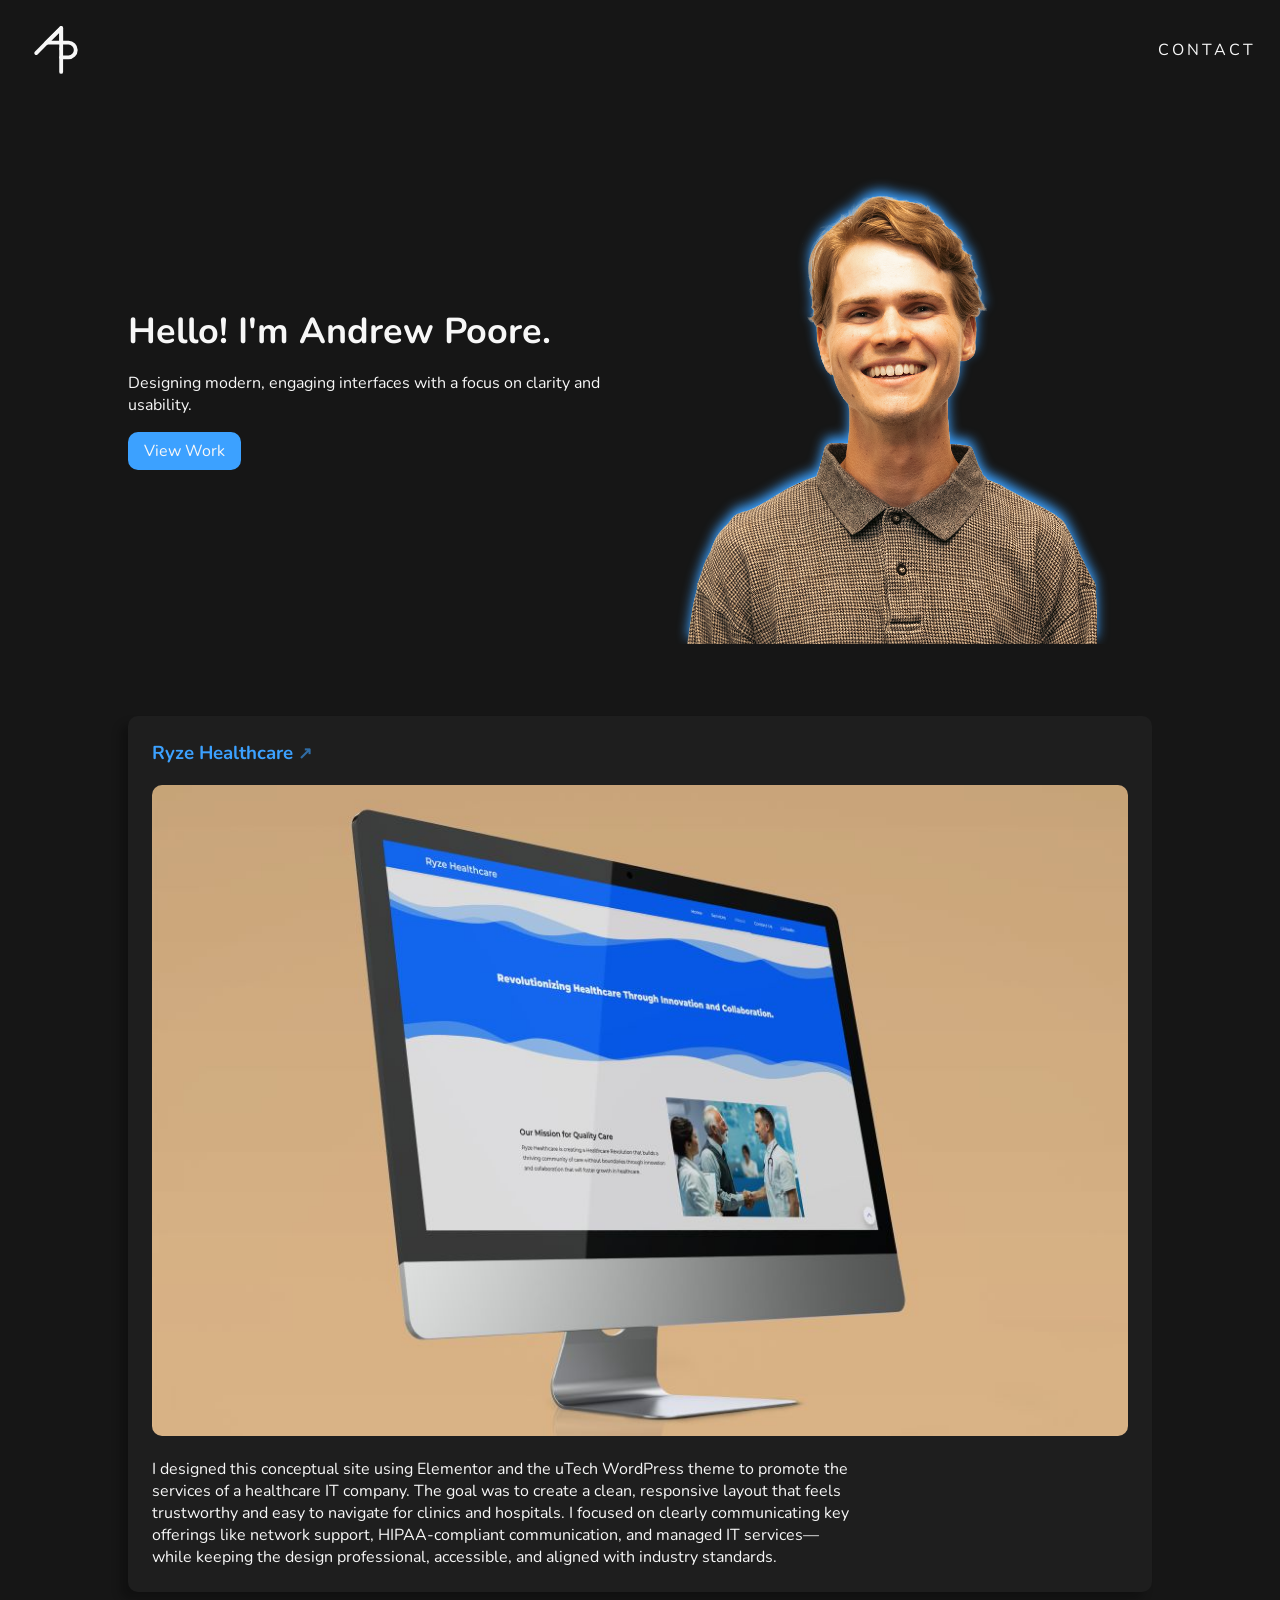
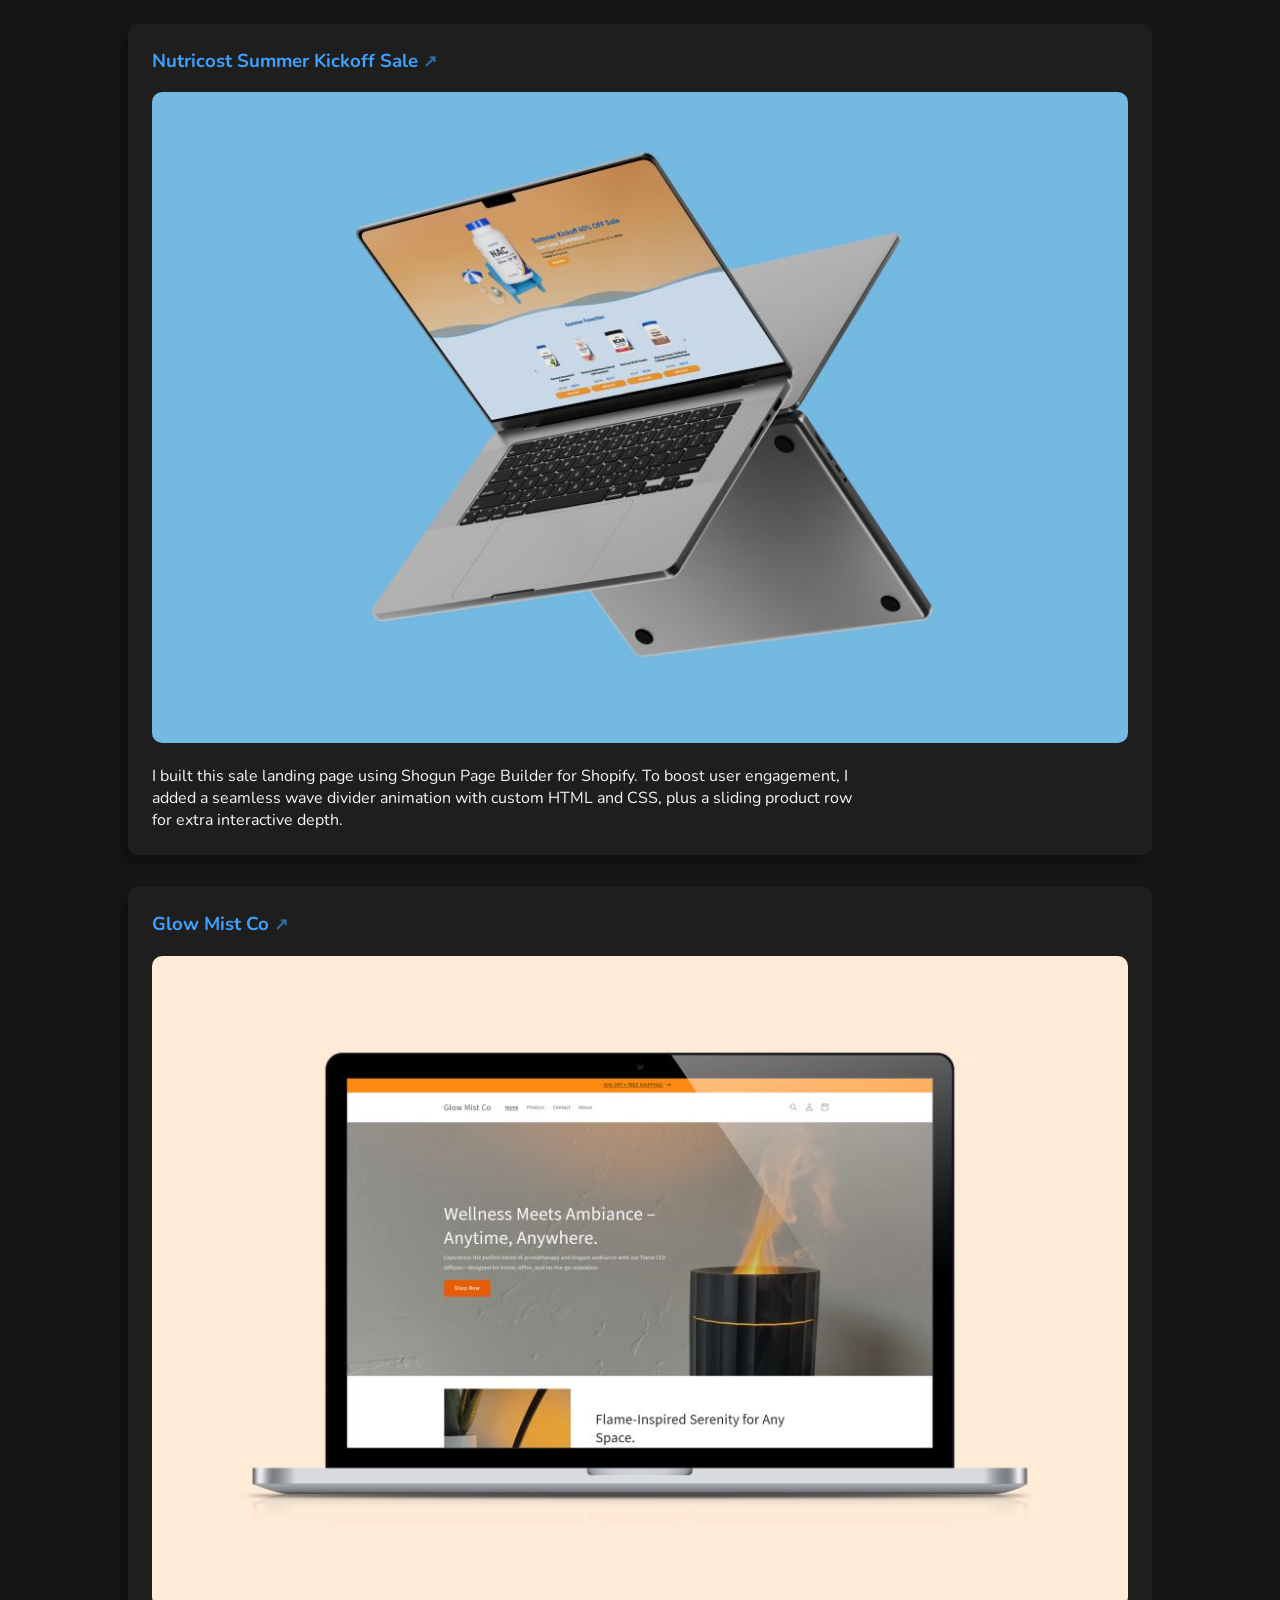
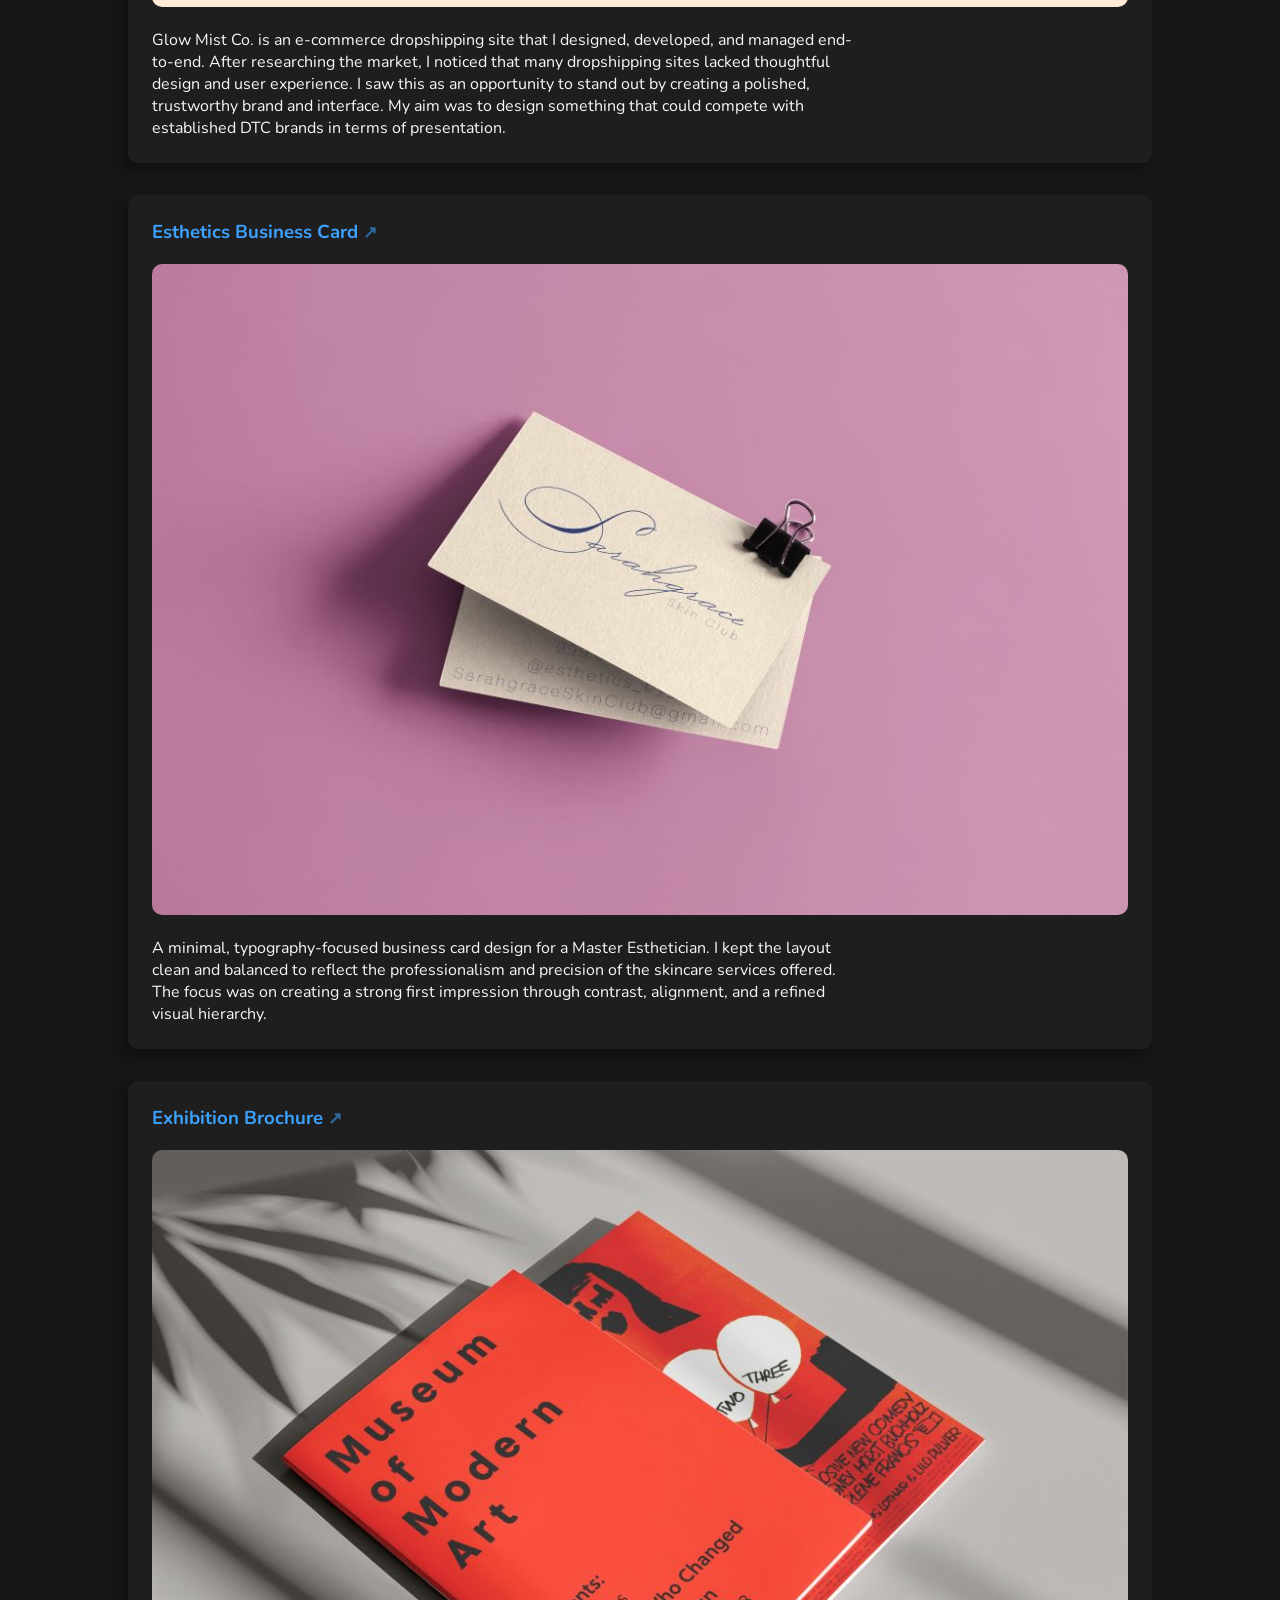
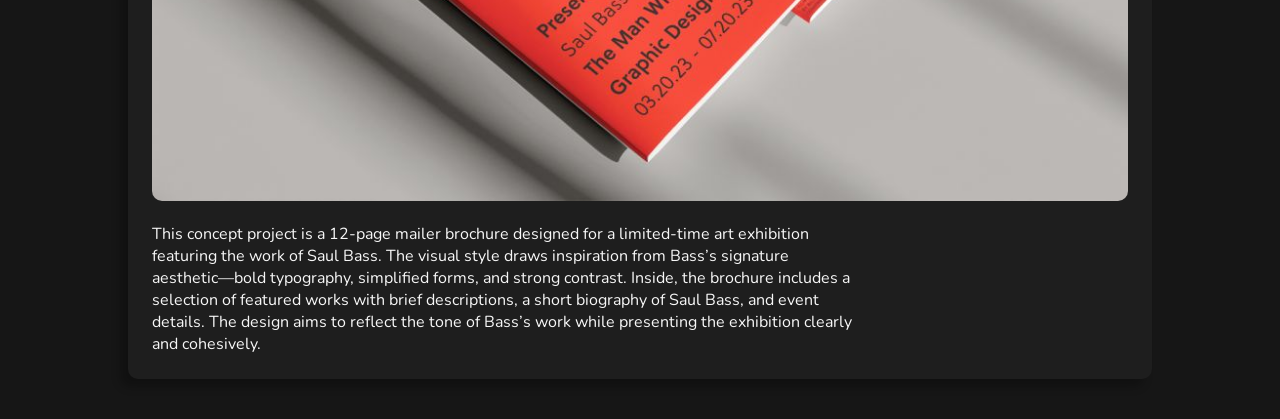
==== index.html @ c707ab05 "Initial Commit" ====
<!DOCTYPE html>
<html lang="en">

<head>
    <meta charset="UTF-8">
    <meta name="viewport" content="width=device-width, initial-scale=1.0">
    <meta property="og:image" content="assets/og-img.png">
    <title>Home | Andrew Poore</title>
    <link rel="stylesheet" href="style.css">
    <link rel="icon" type="image/x-icon" href="assets/ap-monogram.ico">
</head>

<body>

    <header>
        <nav>
            <a id="monogram" href="index.html">
                <svg xmlns="http://www.w3.org/2000/svg" xmlns:xlink="http://www.w3.org/1999/xlink" version="1.1"
                    id="Layer_1" x="0px" y="0px" viewBox="0 0 1000 1000" style="enable-background:new 0 0 1000 1000;"
                    xml:space="preserve">
                    <path class="st0"
                        d="M414.8,518.9c0,75.5-61.2,136.7-136.7,136.7c-75.5,0-136.7-61.2-136.7-136.7c0-75.5,61.2-136.7,136.7-136.7  C353.6,382.2,414.8,443.4,414.8,518.9z" />
                    <path class="st0"
                        d="M141.4,792.3c0-75.5,61.2-136.7,136.7-136.7c75.5,0,136.7,61.2,136.7,136.7c0,75.5-61.2,136.7-136.7,136.7  C202.6,929,141.4,867.8,141.4,792.3z" />
                    <path class="st2"
                        d="M580.7,385.9h114.1h0c63,0,114.1,51.1,114.1,114.1v0c0,63-51.1,114.1-114.1,114.1h0H580.7V480.4" />
                    <line class="st2" x1="580.7" y1="842.4" x2="580.7" y2="614.1" />
                    <polygon class="st2" points="580.7,157.6 580.7,385.9 352.4,385.9 " />
                    <line class="st2" x1="352.4" y1="385.9" x2="580.7" y2="157.6" />
                    <line class="st2" x1="191" y1="547.3" x2="352.4" y2="385.9" />
                    <line class="st2" x1="580.7" y1="480.4" x2="580.7" y2="157.6" />
                </svg>
            </a>
            <div class="menu-links">
                <a class="menu-item" href="contact.html">CONTACT</a>
            </div>
        </nav>
    </header>

    <div class="hero-ctn">
        <div class="hero">
            <div class="hero-text">
                <h1>Hello! I'm Andrew Poore.</h1>
                <p>Designing modern, engaging interfaces with a focus on clarity and usability.</p>
                <a id="cta" href="#work">View Work</a>
            </div>
            <img id="hero-img" src="assets/portrait.png">
        </div>
    </div>

    <main class="gallery" id="work">

        <div class="card">
            <a href="https://www.behance.net/gallery/226958779/Modern-Web-Design-for-a-Healthcare-IT-Brand"
                target="_blank">
                <div>
                    <h3 class="card-title">Ryze Healthcare<span class="external-link-icon"> ↗</span>
                    </h3>
                    <img src="assets/rhc-mockup.jpg" alt="Ryze Healthcare Mockup"></img>
                </div>
            </a>
            <p>I designed this conceptual site using Elementor and the uTech WordPress theme to promote the services of
                a healthcare IT company. The goal was to create a clean, responsive layout that feels trustworthy and
                easy to navigate for clinics and hospitals. I focused on clearly communicating key offerings like
                network support, HIPAA-compliant communication, and managed IT services—while keeping the design
                professional, accessible, and aligned with industry standards.
            </p>
        </div>

        <div class="card">
            <a href="https://www.behance.net/gallery/228680949/High-Converting-Shopify-Landing-Page-Nutricost"
                target="_blank">
                <div>
                    <h3 class="card-title">Nutricost Summer Kickoff Sale<span class="external-link-icon"> ↗</span>
                    </h3>
                    <img src="assets/ntc-mockup.jpg" alt="Nutricost Summer Sale Mockup"></img>
                </div>
            </a>
            <p>I built this sale landing page using Shogun Page Builder for Shopify. To boost user engagement, I added a
                seamless wave divider animation with custom HTML and CSS, plus a sliding product row for extra
                interactive depth.</p>
        </div>

        <div class="card">
            <a href="https://www.behance.net/gallery/223082425/Wellness-E-Commerce-Website-UXUI-Brand-Design"
                target="_blank">
                <div>
                    <h3 class="card-title">Glow Mist Co<span class="external-link-icon"> ↗</span>
                    </h3>
                    <img src="assets/gmc-mockup.jpg" alt="Glow Mist Co Home Page Mockup"></img>
                </div>
            </a>
            <p>Glow Mist Co. is an e-commerce dropshipping site that I designed, developed, and managed end-to-end.
                After researching the market, I noticed that many dropshipping sites lacked thoughtful design and user
                experience. I saw this as an opportunity to stand out by creating a polished, trustworthy brand and
                interface. My aim was to design something that could compete with established DTC brands in terms of
                presentation.</p>
        </div>

        <div class="card">
            <a href="https://www.behance.net/gallery/192209465/Business-Card-Typography-Design" target="_blank">
                <div>
                    <h3 class="card-title">Esthetics Business Card<span class="external-link-icon"> ↗</span>
                    </h3>
                    <img src="assets/sgsc-mockup.jpg" alt="Esthetics Business Card Mockup"></video>
                </div>
            </a>
            <p>A minimal, typography-focused business card design for a Master Esthetician. I kept the layout clean and
                balanced to reflect the professionalism and precision of the skincare services offered. The focus was on
                creating a strong first impression through contrast, alignment, and a refined visual hierarchy.</p>
        </div>

        <div class="card">
            <a href="https://www.behance.net/gallery/169099021/Exhibition-Brochure-Design" target="_blank">
                <div>
                    <h3 class="card-title">Exhibition Brochure<span class="external-link-icon"> ↗</span>
                    </h3>
                    <img src="assets/art-exhibition-mockup.jpg" alt="Exhibition Brochure Mockup"></img>
                </div>
            </a>
            <p>This concept project is a 12-page mailer brochure designed for a limited-time art exhibition featuring
                the work of Saul Bass. The visual style draws inspiration from Bass’s signature aesthetic—bold
                typography, simplified forms, and strong contrast. Inside, the brochure includes a selection of featured
                works with brief descriptions, a short biography of Saul Bass, and event details. The design aims to
                reflect the tone of Bass’s work while presenting the exhibition clearly and cohesively.</p>
        </div>

    </main>

    <script>
        const cards = document.querySelectorAll('.card');

        const observer = new IntersectionObserver((entries) => {
            entries.forEach(entry => {
                if (entry.isIntersecting) {
                    entry.target.classList.add('in-view');
                    observer.unobserve(entry.target);
                }
            });
        }, {
            threshold: 0.75
        });

        cards.forEach(card => observer.observe(card));
    </script>
</body>

</html>
---- style.css ----
/* ! Base Styles */
@import url('https://fonts.googleapis.com/css2?family=Encode+Sans+Semi+Expanded:wght@100;200;300;400;500;600;700;800;900&family=Nunito:ital,wght@0,200..1000;1,200..1000&display=swap');

html {
    margin: 0;
    color: #f7f7f7;
    background-color: rgb(22, 22, 22);
    font-family: "Nunito", sans-serif;
    scrollbar-color: rgb(60, 161, 255) rgb(22, 22, 22);
    scroll-behavior: smooth;
}

body {
    margin: 0;
}

header {
    position: sticky;
    top: 0px;
    z-index: 1;
    max-width: 1440px;
    height: 100px;
    display: flex;
    margin: auto;
}

nav {
    width: 100%;
    margin: 0 auto;
    display: flex;
    justify-content: space-between;
    grid-template-columns: repeat(3, 1fr);
    letter-spacing: 3px;
}

nav a:active {
    color: rgb(60, 161, 255);
}

nav>a {
    margin-left: 1.5em;
}

.menu-item {
    display: inline-block;
    text-decoration: none;
    color: #f7f7f7;
    transition: transform 0.2s ease, color 0.2s ease;
}

.menu-item:hover {
    transform: scale(1.1);
    color: rgb(60, 161, 255);
}

span {
    margin: auto auto auto 1.5em;
}

svg {
    width: 64px;
    display: block;
    height: auto;
    margin: 0 auto;
}

.menu-links {
    margin: auto 1.5em auto auto;
    padding: 0;
    text-align: right;
}

.menu-padding {
    padding-right: 1em;
}

.st0 {
    display: none;
    fill: none;
    stroke: #000000;
    stroke-width: 30;
    stroke-linecap: round;
    stroke-linejoin: round;
    stroke-miterlimit: 10;
}

.st1 {
    fill: none;
    stroke: #000000;
    stroke-width: 30;
    stroke-linecap: round;
    stroke-linejoin: round;
    stroke-miterlimit: 10;
}

.st2 {
    fill: none;
    stroke: #f7f7f7;
    stroke-width: 60;
    stroke-linecap: round;
    stroke-linejoin: round;
    stroke-miterlimit: 10;
    transition-duration: .25s;
}

.st3 {
    fill: #f7f7f7;
}

svg {
    transition-duration: .2s;
}

svg:hover {
    cursor: pointer;
    transform: scale(1.5);
    transition: transform .2s ease;
}

svg:hover .st2 {
    stroke: rgb(60, 161, 255);
    transition-duration: .2s;
}

.menu-item:hover {
    color: rgb(60, 161, 255);
    transition-duration: .2s;
}

#monogram {
    display: flex;
}

main {
    max-width: 1024px;
    margin: auto;
    display: flex;
    flex-direction: column;
    align-items: center;
}

.h1 {
    width: 100%;
}

/*! Index */
#cta-btn {
    background-color: rgb(60, 161, 255);
    color: rgb(22, 22, 22);
    text-decoration: none;
    padding: 1em 2em;
    border-style: none;
    border-radius: 30px;
    font-family: "Nunito", sans-serif;
    font-weight: bold;
}

#cta-btn:hover {
    cursor: pointer;
    scale: 1.1;
    transition-duration: .25s;
}

#cta-btn:active {
    scale: 1;
    transition-duration: .25s;
}

/* ! Work */
img {
    max-width: 100%;
}

.gallery {
    padding: 1.5em;
}

.gallery video {
    max-width: 100%;
    pointer-events: none;
}

.gallery a {
    color: #f7f7f7;
}

.gallery a:first-child {
    margin-top: 0;
}

.gallery a:last-child {
    margin-bottom: 0;
}

.gallery p {
    max-width: 700px;
    margin-bottom: 0;
}

.gallery h3 {
    margin-top: 0;
}

.card {
    background-color: rgb(30, 30, 30);
    margin: 1em 0;
    padding: 1.5em;
    border-radius: 10px;
    box-shadow: -8px 8px 8px rgba(0, 0, 0, 0.25);
}

.card img {
    border-radius: 10px;
}

.card a:active {
    color: rgb(60, 161, 255);
}

.card a {
    text-decoration: none;
}

.card-title {
    color: #3ca1ff;
    transform-origin: left center;
    transition-duration: .2s;
}

.card-title:hover,
.card-title:active {
    text-decoration: underline;
    color: rgba(60, 161, 255, .6);
    transition-duration: .2s;
    scale: 1.1;
}

/* ! About */
.about-main {
    margin: 2em;
}

.about-ctn {
    max-width: 650px;
    margin: 0 2em;
}

.about {
    font-size: 1.3em;
    display: flex;
    justify-self: center;
}

@keyframes fadeIn {
    to {
        opacity: 1;
    }
}

/* ! Contact Page */
.heading {
    font-size: 2rem;
    color: #f7f7f7;
    max-width: 600px;
    margin: 2rem auto;
    white-space: normal;
    overflow-wrap: break-word;
    text-align: left;
    line-height: 1.3;
    position: relative;
    margin: 0;
}

#typed-content,
#cursor {
    font-size: 2rem;
    vertical-align: bottom;
    margin: 0;
}

#cursor {
    animation: blink-caret 1s step-start infinite;
    user-select: none;
    color: rgb(60, 161, 255);
}

@keyframes blink-caret {

    0%,
    50% {
        opacity: 1;
    }

    51%,
    100% {
        opacity: 0;
    }
}

form {
    max-width: 500px;
    margin: 1em auto;
    background-color: rgb(30, 30, 30);
    padding: 1.5em;
    border-radius: 10px;
    box-shadow: -8px 8px 8px rgba(0, 0, 0, 0.25);
    animation: hoverLanding 0.9s ease-out forwards;
    transform-origin: center center;
}

.form-ctn {
    margin: 0 1em;
}

form,
#contact-btn {
    font-size: 18px;
}

form,
.input {
    display: flex;
    flex-direction: column;
}

form input,
textarea {
    background-color: #f7f7f7;
    border-style: none;
    color: rgb(22, 22, 22);
    font-family: "Nunito", sans-serif;
    font-size: 20px;
    border-radius: 3px;
    padding: .5em;
}

form input,
textarea {
    outline-color: #3ca1ff;
}

textarea {
    resize: vertical;
}

.input,
#contact-btn {
    margin-top: 1em;
}

#contact-btn {
    align-self: flex-start;
    text-align: left;
    padding: .5em 1em;
    border-radius: 3px;
    border-style: none;
    color: #f7f7f7;
    background-color: rgb(60, 161, 255);
    transition-duration: .3s;
}

#contact-btn:hover {
    cursor: pointer;
    scale: 1.1;
    transition-duration: .3s;
}

.thanks {
    max-width: 1000px;
    padding: 1em;
}

@keyframes hoverLanding {
    0% {
        transform: translateY(40px) scale(1.15);
        opacity: 0;
        filter: blur(2px);
        box-shadow: -12px 12px 20px rgba(0, 0, 0, 0.45);
    }

    60% {
        transform: translateY(0px) scale(1);
        opacity: 1;
        filter: blur(0.5px);
        box-shadow: -10px 10px 14px rgba(0, 0, 0, 0.3);
    }

    100% {
        filter: blur(0);
        box-shadow: -8px 8px 8px rgba(0, 0, 0, 0.25);
    }
}

/* ! Hero Section */
.hero {
    max-width: 1024px;
    display: grid;
    grid-template-columns: 1fr 1fr;
    margin: 2em;
    width: 100%;
    overflow: hidden;
}

.hero-bg-animation {
    width: 100%;
    height: 100%;
    z-index: 0;
    pointer-events: none;
    object-fit: cover;
    opacity: .1;
    animation: fadeIn 2s ease-in-out forwards;
}

.hero-content {
    position: relative;
    z-index: 1;
    text-align: center;
    color: #f7f7f7;
    display: flex;
    flex-direction: column;
    justify-content: center;
    align-items: center;
    height: 100%;
    padding: 0 2rem;
    text-shadow: -10px 10px 15px rgba(0, 0, 0, .5);
}

/* ! Scroll Scaling */
.card {
    transform: scale(0.8);
    opacity: 0.7;
    transition: transform 0.4s ease, opacity 0.4s ease;
}

.card.in-view {
    transform: scale(1);
    opacity: 1;
}

.card:active {
    background-color: rgb(40, 40, 40);
    transition: background-color 0.2s ease;
}

.card-title span {
    margin: 0;
}

.external-link-icon {
    font-size: 0.9em;
    margin-left: 0.3em;
    opacity: 0.6;
}

.card a:hover .external-link-icon {
    opacity: 1;
}

/* ! Hero Changes */
.hero-ctn {
    display: flex;
    justify-content: space-around;
}

.hero-text {
    display: flex;
    flex-direction: column;
    justify-content: center;
    align-items: flex-start;
}

.hero-text h1 {
    font-size: 36px;
    margin: 0;
}

#cta {
    text-decoration: none;
    background-color: #3ca1ff;
    color: #f7f7f7;
    padding: .5em 1em;
    flex-grow: 0;
    border-radius: 10px;
    transform-origin: left center;
    transition-duration: .2s;
}

#cta:hover {
    transition-duration: .2s;
    scale: 1.1;
    background-color: rgba(60, 161, 255, .8);
}

#hero-img {
    width: 100%;
    height: auto;
    object-fit: contain;
    display: block;
    opacity: .1;
    animation: fadeIn 2s ease-in-out forwards;
    filter: drop-shadow(0px -6px 6px #3ca1ff);
}

/* !Mobile Media Query */
@media screen and (max-width: 650px) {
    .hero {
        display: flex;
        flex-direction: column-reverse;
    }
}
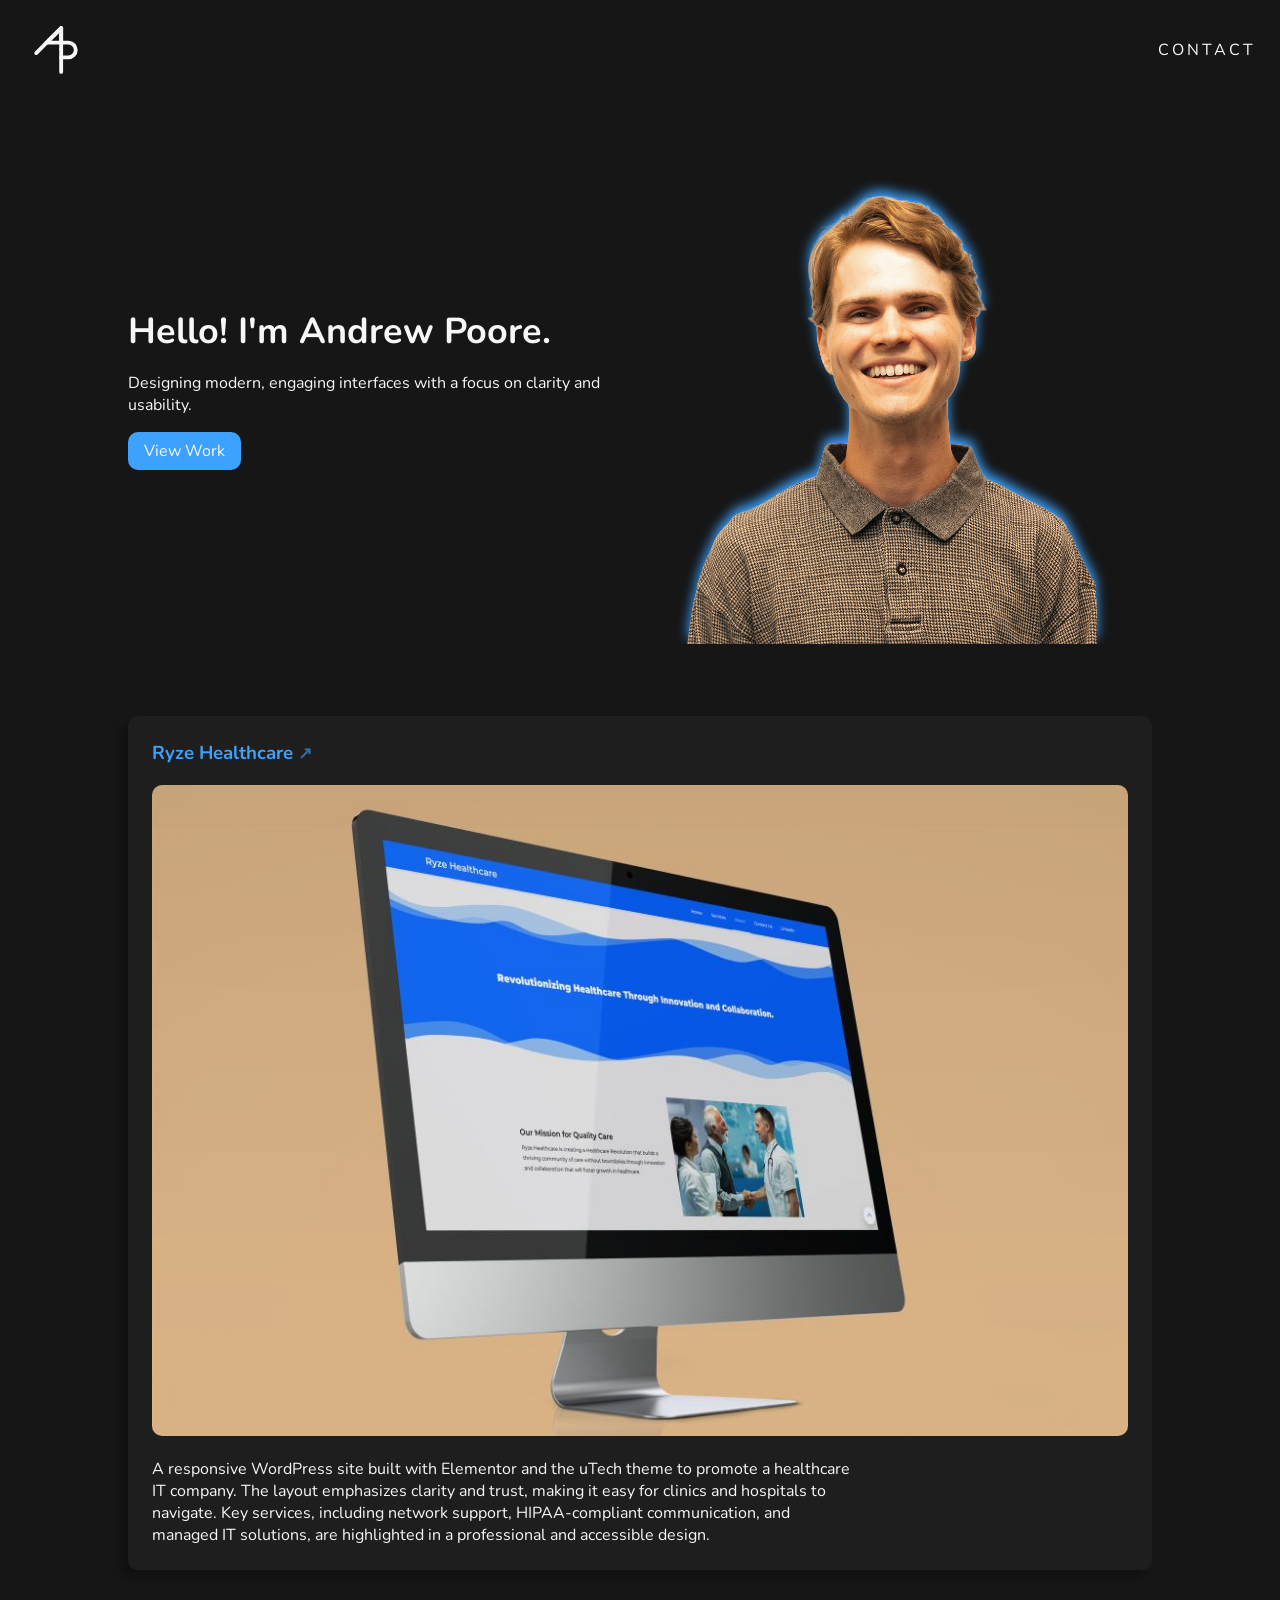
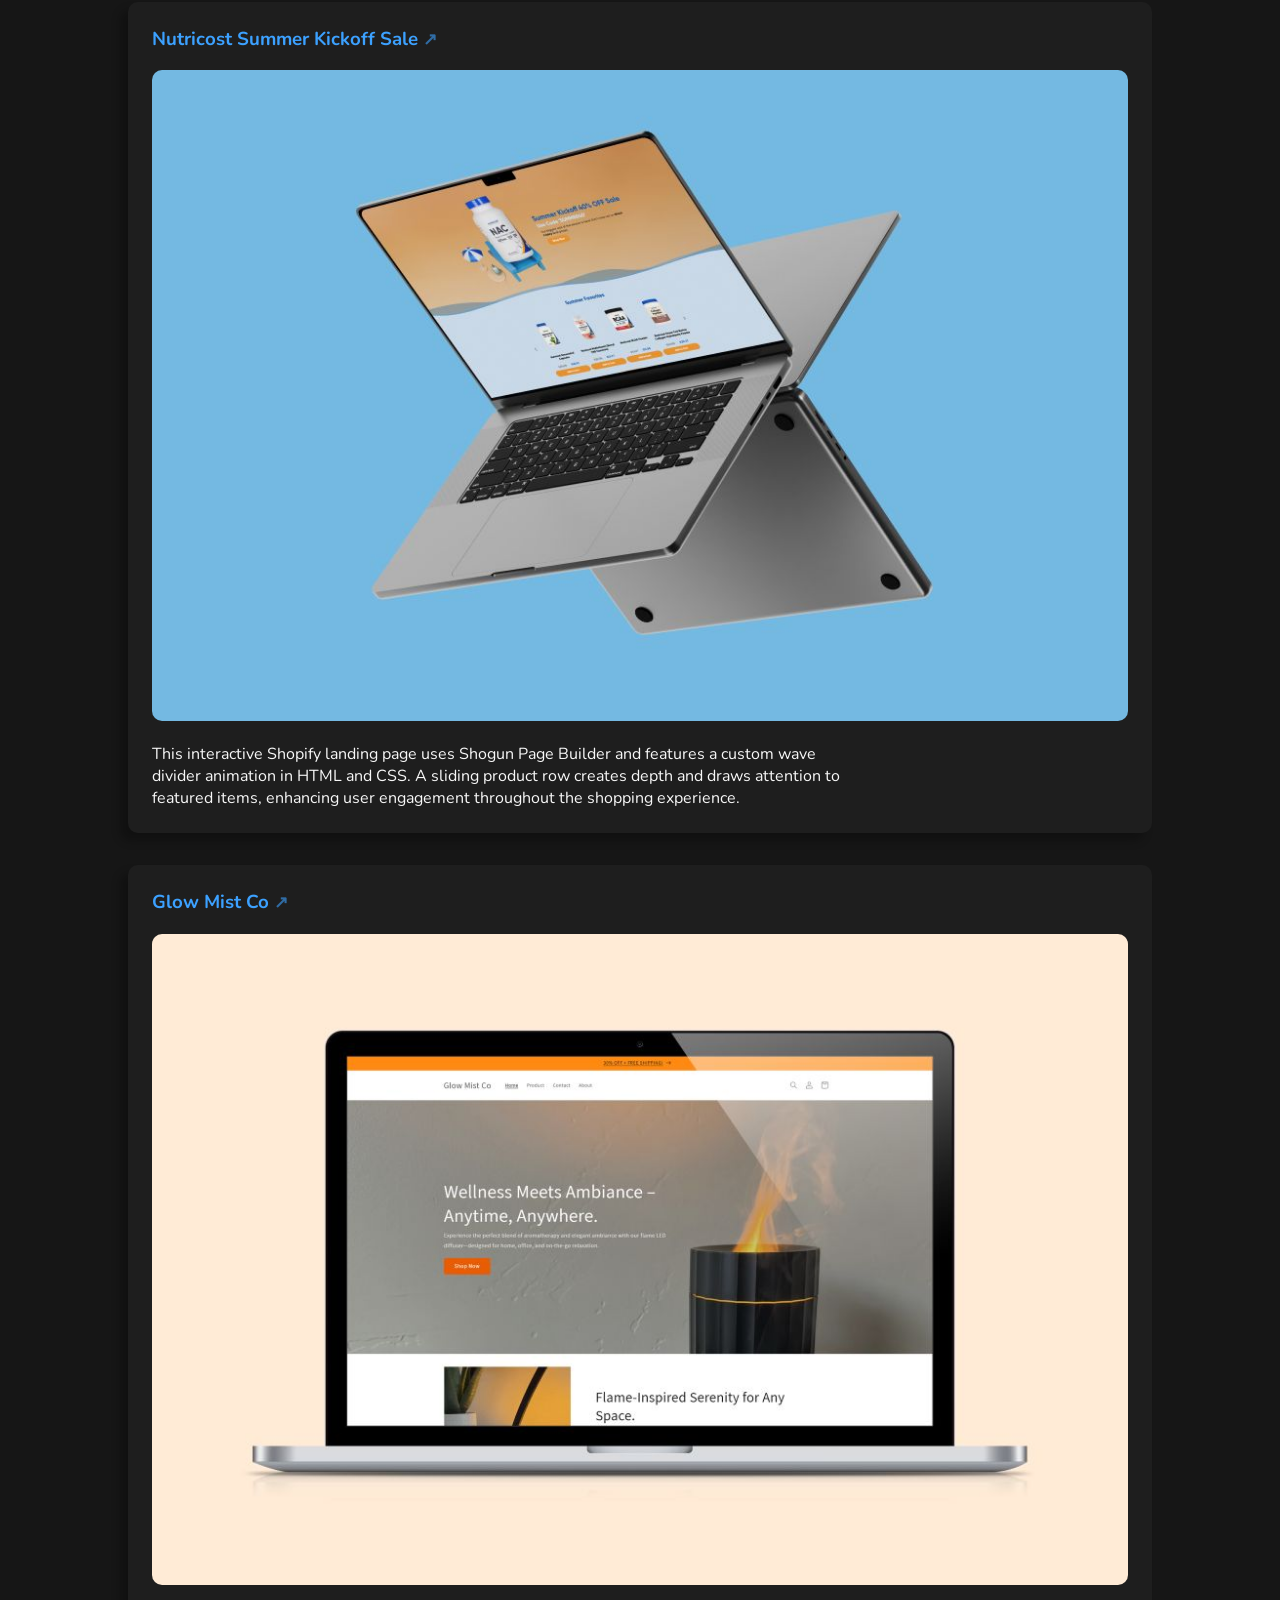
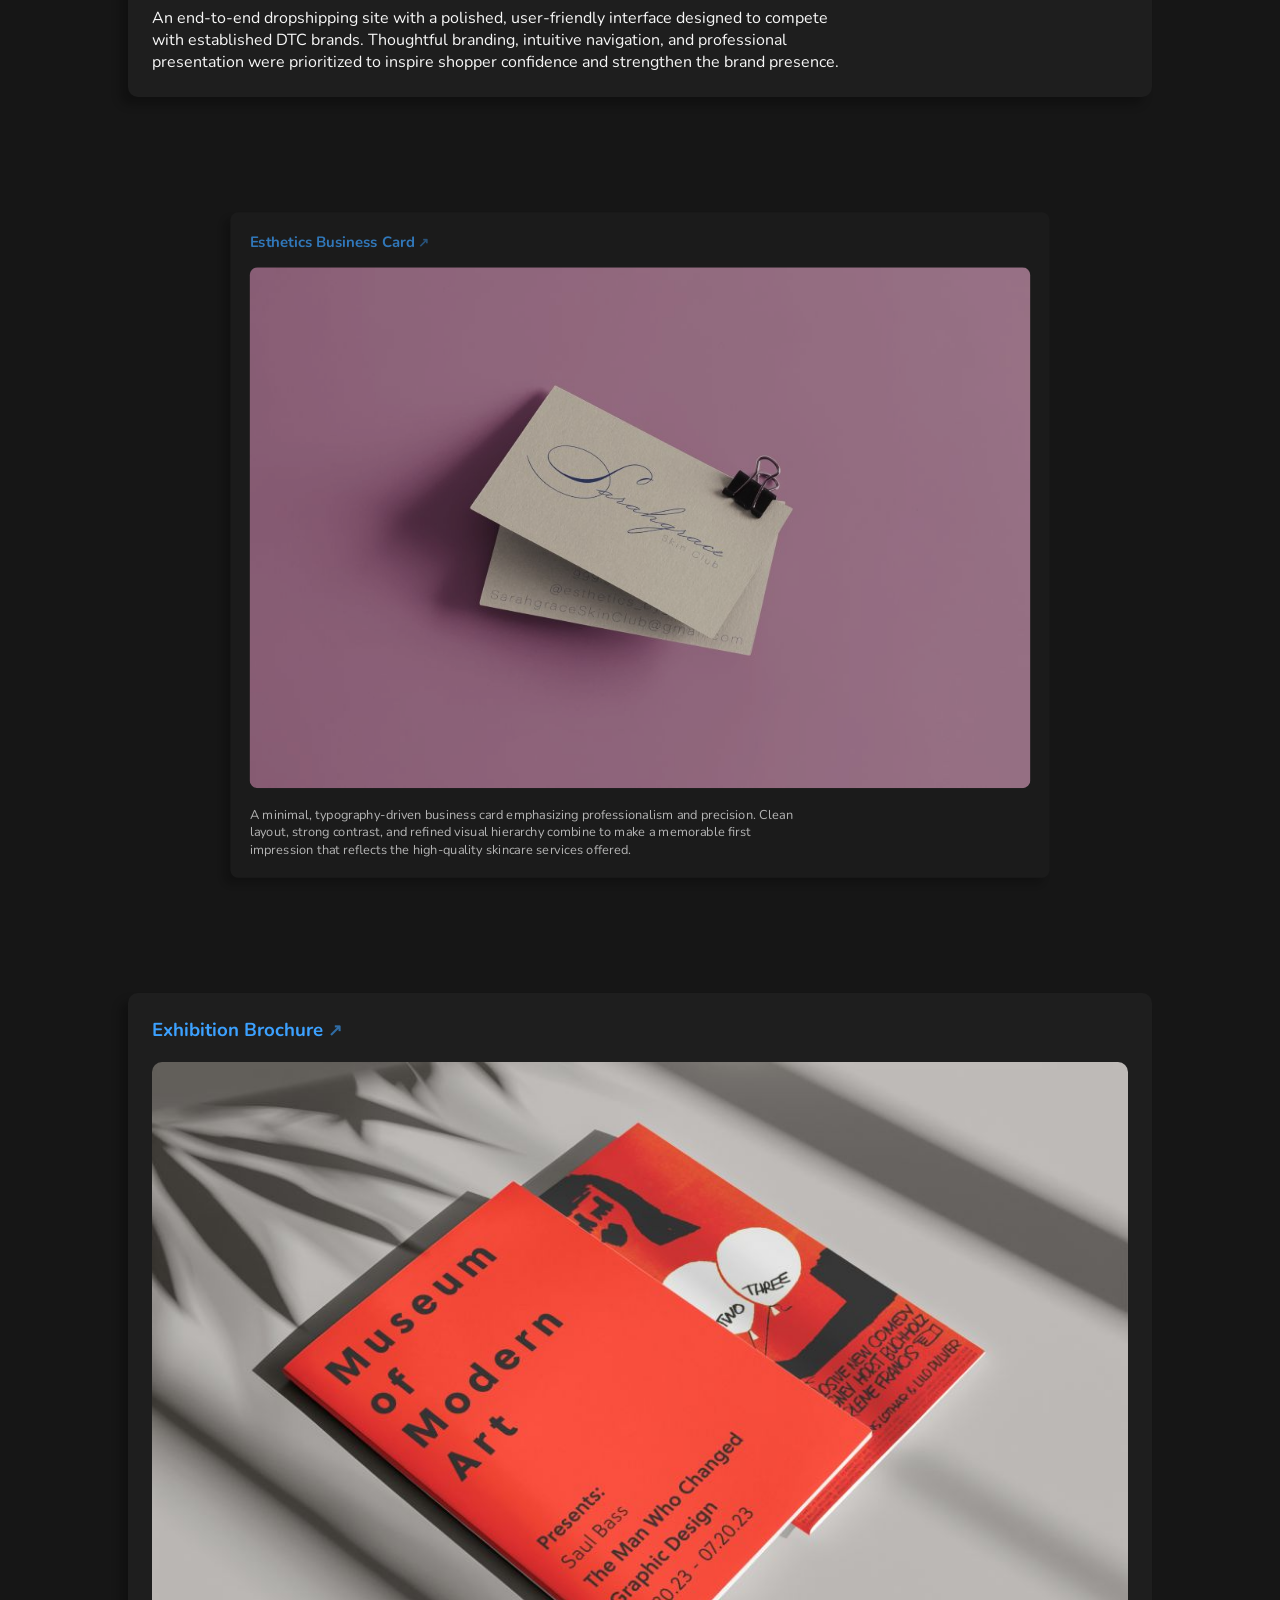
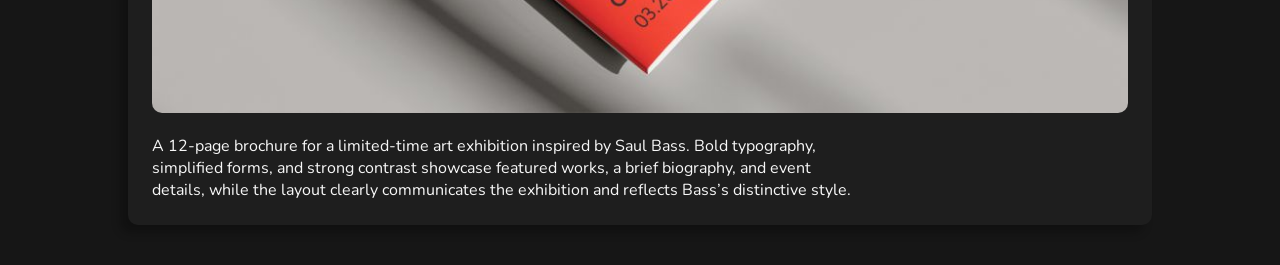
==== commit f7e737eb: "Updating project descriptions" ====
--- a/index.html
+++ b/index.html
@@ -59,11 +59,10 @@
                     <img src="assets/rhc-mockup.jpg" alt="Ryze Healthcare Mockup"></img>
                 </div>
             </a>
-            <p>I designed this conceptual site using Elementor and the uTech WordPress theme to promote the services of
-                a healthcare IT company. The goal was to create a clean, responsive layout that feels trustworthy and
-                easy to navigate for clinics and hospitals. I focused on clearly communicating key offerings like
-                network support, HIPAA-compliant communication, and managed IT services—while keeping the design
-                professional, accessible, and aligned with industry standards.
+            <p>A responsive WordPress site built with Elementor and the uTech theme to promote a healthcare IT company.
+                The layout emphasizes clarity and trust, making it easy for clinics and hospitals to navigate. Key
+                services, including network support, HIPAA-compliant communication, and managed IT solutions, are
+                highlighted in a professional and accessible design.
             </p>
         </div>
 
@@ -76,9 +75,9 @@
                     <img src="assets/ntc-mockup.jpg" alt="Nutricost Summer Sale Mockup"></img>
                 </div>
             </a>
-            <p>I built this sale landing page using Shogun Page Builder for Shopify. To boost user engagement, I added a
-                seamless wave divider animation with custom HTML and CSS, plus a sliding product row for extra
-                interactive depth.</p>
+            <p>This interactive Shopify landing page uses Shogun Page Builder and features a custom wave divider
+                animation in HTML and CSS. A sliding product row creates depth and draws attention to featured items,
+                enhancing user engagement throughout the shopping experience.</p>
         </div>
 
         <div class="card">
@@ -90,11 +89,9 @@
                     <img src="assets/gmc-mockup.jpg" alt="Glow Mist Co Home Page Mockup"></img>
                 </div>
             </a>
-            <p>Glow Mist Co. is an e-commerce dropshipping site that I designed, developed, and managed end-to-end.
-                After researching the market, I noticed that many dropshipping sites lacked thoughtful design and user
-                experience. I saw this as an opportunity to stand out by creating a polished, trustworthy brand and
-                interface. My aim was to design something that could compete with established DTC brands in terms of
-                presentation.</p>
+            <p>An end-to-end dropshipping site with a polished, user-friendly interface designed to compete with
+                established DTC brands. Thoughtful branding, intuitive navigation, and professional presentation were
+                prioritized to inspire shopper confidence and strengthen the brand presence.</p>
         </div>
 
         <div class="card">
@@ -105,9 +102,9 @@
                     <img src="assets/sgsc-mockup.jpg" alt="Esthetics Business Card Mockup"></video>
                 </div>
             </a>
-            <p>A minimal, typography-focused business card design for a Master Esthetician. I kept the layout clean and
-                balanced to reflect the professionalism and precision of the skincare services offered. The focus was on
-                creating a strong first impression through contrast, alignment, and a refined visual hierarchy.</p>
+            <p>A minimal, typography-driven business card emphasizing professionalism and precision. Clean layout,
+                strong contrast, and refined visual hierarchy combine to make a memorable first impression that reflects
+                the high-quality skincare services offered.</p>
         </div>
 
         <div class="card">
@@ -118,11 +115,9 @@
                     <img src="assets/art-exhibition-mockup.jpg" alt="Exhibition Brochure Mockup"></img>
                 </div>
             </a>
-            <p>This concept project is a 12-page mailer brochure designed for a limited-time art exhibition featuring
-                the work of Saul Bass. The visual style draws inspiration from Bass’s signature aesthetic—bold
-                typography, simplified forms, and strong contrast. Inside, the brochure includes a selection of featured
-                works with brief descriptions, a short biography of Saul Bass, and event details. The design aims to
-                reflect the tone of Bass’s work while presenting the exhibition clearly and cohesively.</p>
+            <p>A 12-page brochure for a limited-time art exhibition inspired by Saul Bass. Bold typography, simplified
+                forms, and strong contrast showcase featured works, a brief biography, and event details, while the
+                layout clearly communicates the exhibition and reflects Bass’s distinctive style.</p>
         </div>
 
     </main>
